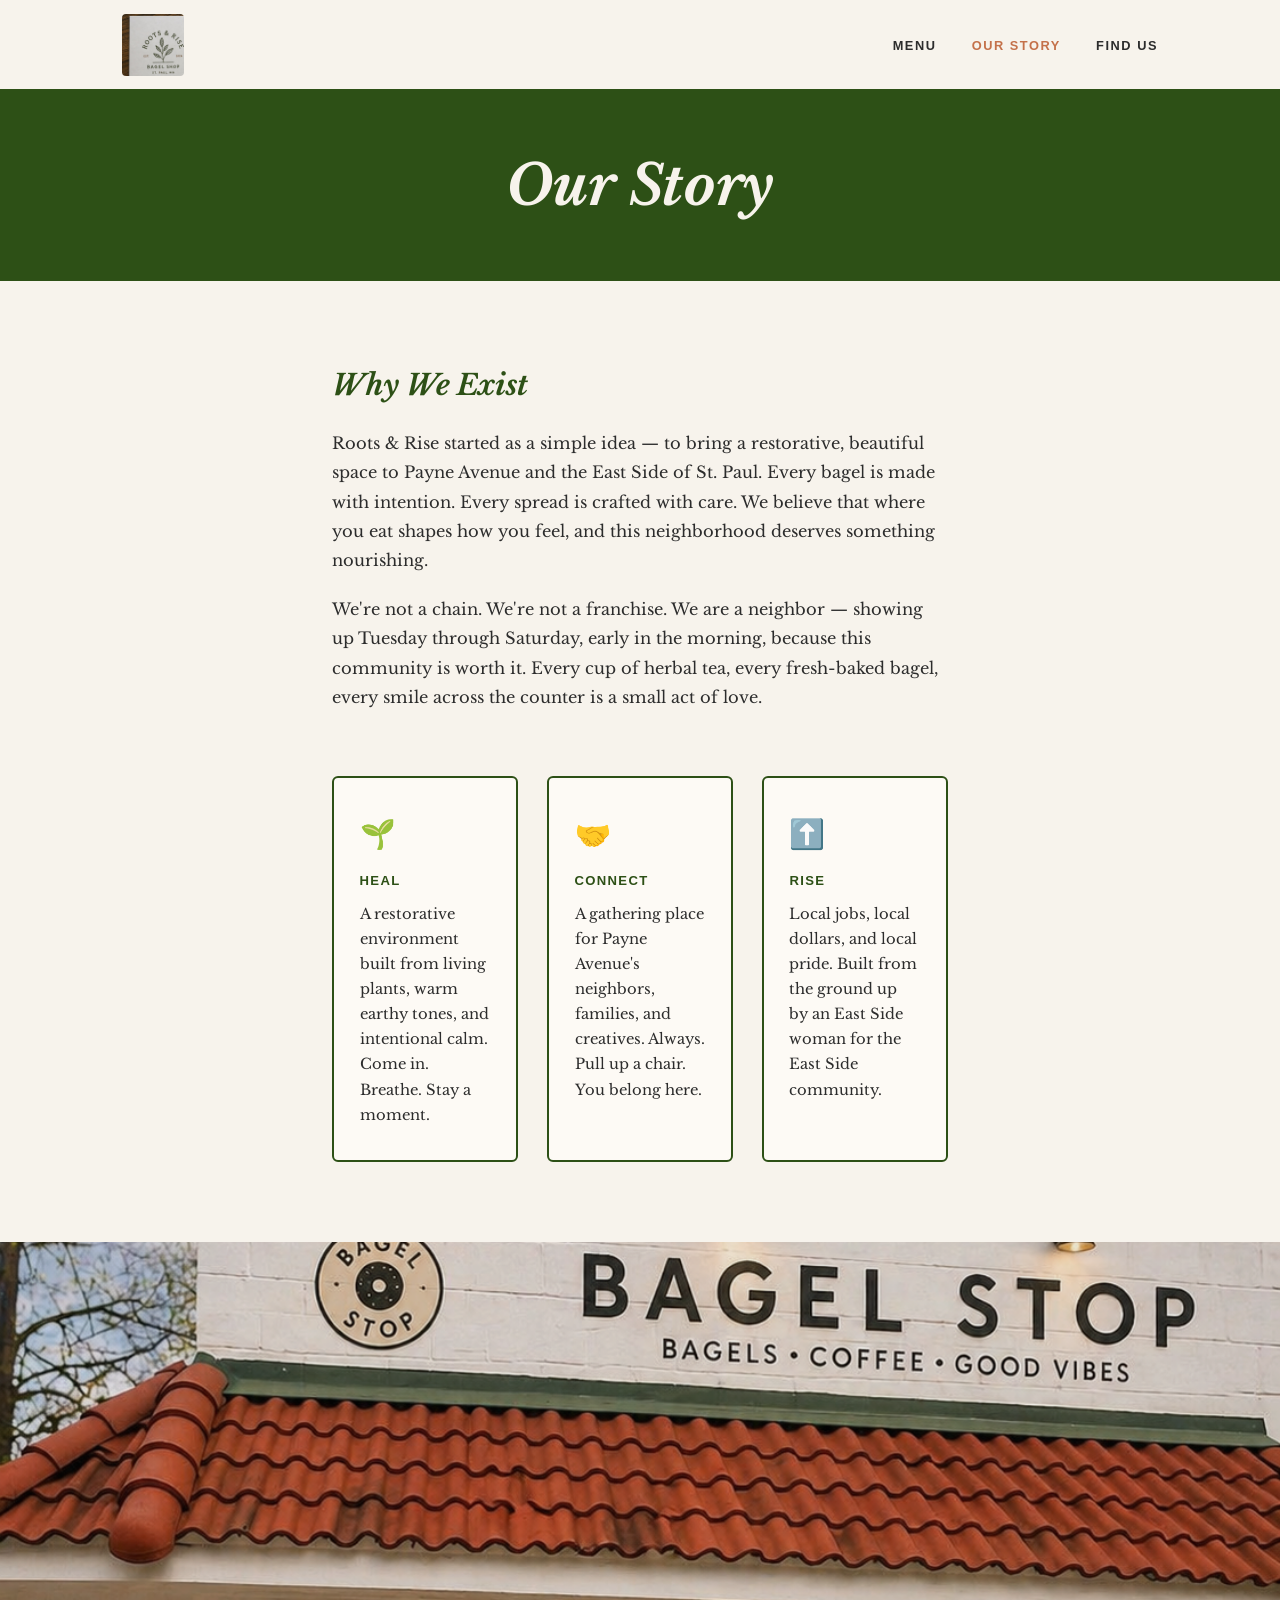
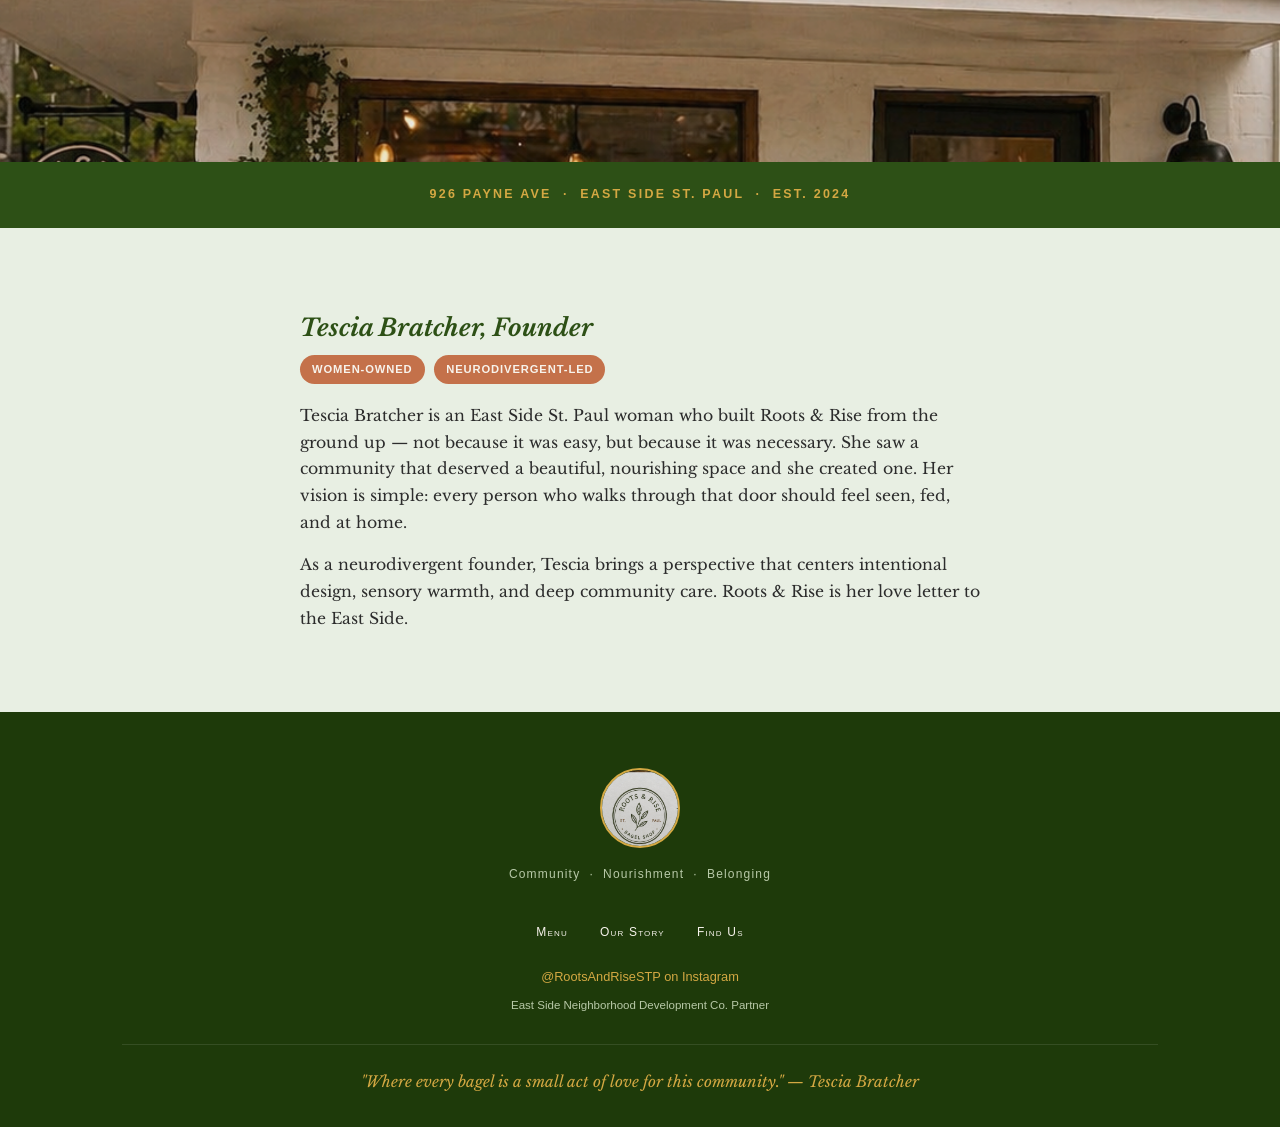
==== about.html @ d61907bb "initial" ====
<!DOCTYPE html>
<html lang="en">
<head>
  <meta charset="UTF-8" />
  <meta name="viewport" content="width=device-width, initial-scale=1.0" />
  <title>Our Story — Roots & Rise Bagel Shop</title>
  <meta name="description" content="Learn about Roots & Rise — a women-owned, neurodivergent-led bagel shop on Payne Avenue, East Side St. Paul, MN, founded by Tescia Bratcher." />
  <link rel="preconnect" href="https://fonts.googleapis.com" />
  <link rel="preconnect" href="https://fonts.gstatic.com" crossorigin />
  <link href="https://fonts.googleapis.com/css2?family=Libre+Baskerville:ital,wght@0,400;0,700;1,400&display=swap" rel="stylesheet" />
  <link rel="stylesheet" href="style.css" />
</head>
<body>

  <!-- ===== NAVBAR ===== -->
  <nav class="navbar" role="navigation" aria-label="Main navigation">
    <div class="navbar__inner">
      <a href="index.html" class="navbar__logo" aria-label="Roots & Rise Bagel Shop — Home">
        <img src="images/logo_0_0.jpeg" alt="Roots &amp; Rise Bagel Shop" class="navbar__logo-img" />
      </a>
      <ul class="navbar__links" role="list">
        <li><a href="menu.html">Menu</a></li>
        <li><a href="about.html" class="active">Our Story</a></li>
        <li><a href="contact.html">Find Us</a></li>
      </ul>
      <button class="navbar__hamburger" id="hamburger" aria-label="Toggle navigation" aria-expanded="false" aria-controls="navDrawer">
        <span></span>
        <span></span>
        <span></span>
      </button>
    </div>
    <div class="navbar__drawer" id="navDrawer" role="list">
      <a href="menu.html" role="listitem">Menu</a>
      <a href="about.html" role="listitem">Our Story</a>
      <a href="contact.html" role="listitem">Find Us</a>
    </div>
  </nav>

  <!-- ===== PAGE HERO ===== -->
  <section class="page-hero" aria-label="Our Story hero">
    <h1 class="page-hero__heading fade-up">Our Story</h1>
  </section>

  <!-- ===== STORY SECTION ===== -->
  <main>
    <section class="story-section" aria-labelledby="why-we-exist">
      <div class="container" style="max-width: 680px;">
        <h2 class="story-section__heading" id="why-we-exist">Why We Exist</h2>
        <p class="story-section__body">
          Roots &amp; Rise started as a simple idea — to bring a restorative, beautiful space to Payne Avenue and the East Side of St. Paul. Every bagel is made with intention. Every spread is crafted with care. We believe that where you eat shapes how you feel, and this neighborhood deserves something nourishing.
        </p>
        <p class="story-section__body" style="margin-top:1.2rem;">
          We're not a chain. We're not a franchise. We are a neighbor — showing up Tuesday through Saturday, early in the morning, because this community is worth it. Every cup of herbal tea, every fresh-baked bagel, every smile across the counter is a small act of love.
        </p>

        <!-- Pillar Cards -->
        <div class="pillar-cards">
          <div class="pillar-card">
            <div class="pillar-card__icon" aria-hidden="true">🌱</div>
            <p class="pillar-card__title">Heal</p>
            <p class="pillar-card__body">A restorative environment built from living plants, warm earthy tones, and intentional calm. Come in. Breathe. Stay a moment.</p>
          </div>
          <div class="pillar-card">
            <div class="pillar-card__icon" aria-hidden="true">🤝</div>
            <p class="pillar-card__title">Connect</p>
            <p class="pillar-card__body">A gathering place for Payne Avenue's neighbors, families, and creatives. Always. Pull up a chair. You belong here.</p>
          </div>
          <div class="pillar-card">
            <div class="pillar-card__icon" aria-hidden="true">⬆️</div>
            <p class="pillar-card__title">Rise</p>
            <p class="pillar-card__body">Local jobs, local dollars, and local pride. Built from the ground up by an East Side woman for the East Side community.</p>
          </div>
        </div>
      </div>
    </section>

    <!-- ===== BUILDING PHOTO ===== -->
    <section class="our-space" aria-label="Our shop">
      <img src="images/building.png" alt="Roots &amp; Rise Bagel Shop on Payne Avenue, East Side St. Paul" class="our-space__img" />
      <div class="our-space__caption">
        <p class="our-space__caption-text">926 Payne Ave &nbsp;·&nbsp; East Side St. Paul &nbsp;·&nbsp; Est. 2024</p>
      </div>
    </section>

    <!-- ===== FOUNDER SECTION ===== -->
    <section class="founder-section" aria-labelledby="founder-heading">
      <div class="founder-section__inner">
        <h2 class="founder-section__name" id="founder-heading">Tescia Bratcher, Founder</h2>
        <div class="founder-section__badges">
          <span class="badge">Women-Owned</span>
          <span class="badge">Neurodivergent-Led</span>
        </div>
        <p class="founder-section__bio">
          Tescia Bratcher is an East Side St. Paul woman who built Roots &amp; Rise from the ground up — not because it was easy, but because it was necessary. She saw a community that deserved a beautiful, nourishing space and she created one. Her vision is simple: every person who walks through that door should feel seen, fed, and at home.
        </p>
        <p class="founder-section__bio" style="margin-top:1rem;">
          As a neurodivergent founder, Tescia brings a perspective that centers intentional design, sensory warmth, and deep community care. Roots &amp; Rise is her love letter to the East Side.
        </p>
      </div>
    </section>
  </main>

  <!-- ===== FOOTER ===== -->
  <footer class="footer" role="contentinfo">
    <div class="container">
      <img src="images/logo_0_1.jpeg" alt="Roots &amp; Rise Bagel Shop" class="footer__logo-img" />
      <p class="footer__tagline">Community &nbsp;·&nbsp; Nourishment &nbsp;·&nbsp; Belonging</p>
      <nav aria-label="Footer navigation">
        <ul class="footer__nav">
          <li><a href="menu.html">Menu</a></li>
          <li><a href="about.html">Our Story</a></li>
          <li><a href="contact.html">Find Us</a></li>
        </ul>
      </nav>
      <p class="footer__instagram">@RootsAndRiseSTP on Instagram</p>
      <p class="footer__partner">East Side Neighborhood Development Co. Partner</p>
      <p class="footer__bottom-quote">"Where every bagel is a small act of love for this community." — Tescia Bratcher</p>
    </div>
  </footer>

  <script>
    const hamburger = document.getElementById('hamburger');
    const navDrawer = document.getElementById('navDrawer');
    hamburger.addEventListener('click', function () {
      const isOpen = navDrawer.classList.toggle('open');
      hamburger.setAttribute('aria-expanded', isOpen);
    });
  </script>

</body>
</html>
---- style.css ----
/* ============================================================
   Roots & Rise Bagel Shop — style.css
   ============================================================ */

/* ---------- CSS Reset ---------- */
*, *::before, *::after {
  box-sizing: border-box;
  margin: 0;
  padding: 0;
}

/* ---------- Design Tokens ---------- */
:root {
  --forest:       #2D5016;
  --dark-forest:  #1E3A0A;
  --sage:         #6B8F5E;
  --sage-ii:      #8FAD7F;
  --dusty-sage:   #B8C9A8;
  --mist:         #E8EFE3;
  --terracotta:   #C4714A;
  --gold:         #D4A843;
  --cream:        #F7F3EC;
  --warm-white:   #FDFAF5;
  --sand:         #DDD0B3;
  --clay:         #C4A882;
  --charcoal:     #2C2C2C;
}

/* ---------- Base ---------- */
html {
  scroll-behavior: smooth;
}

body {
  font-family: 'Libre Baskerville', Georgia, serif;
  font-size: 1rem;
  line-height: 1.7;
  color: var(--charcoal);
  background-color: var(--cream);
}

img {
  max-width: 100%;
  display: block;
}

a {
  color: inherit;
  text-decoration: none;
}

/* ---------- Layout Utilities ---------- */
.container {
  max-width: 1100px;
  margin: 0 auto;
  padding: 0 2rem;
}

.section-pad {
  padding: 5rem 0;
}

/* ---------- Typography Utilities ---------- */
.font-sans {
  font-family: 'Helvetica Neue', Helvetica, Arial, sans-serif;
}

.text-forest   { color: var(--forest); }
.text-cream    { color: var(--cream); }
.text-gold     { color: var(--gold); }
.text-terra    { color: var(--terracotta); }
.text-sage     { color: var(--sage); }
.text-dusty    { color: var(--dusty-sage); }
.text-mist     { color: var(--mist); }
.text-charcoal { color: var(--charcoal); }

.italic  { font-style: italic; }
.bold    { font-weight: 700; }

/* ---------- Buttons ---------- */
.btn-primary {
  font-family: 'Helvetica Neue', Helvetica, Arial, sans-serif;
  font-weight: 700;
  font-size: 0.9rem;
  letter-spacing: 0.05em;
  text-transform: uppercase;
  padding: 12px 28px;
  border-radius: 4px;
  border: 2px solid var(--terracotta);
  background-color: var(--terracotta);
  color: var(--cream);
  cursor: pointer;
  display: inline-block;
  transition: background-color 0.2s ease, border-color 0.2s ease;
}

.btn-primary:hover {
  background-color: var(--dark-forest);
  border-color: var(--dark-forest);
}

.btn-outline {
  font-family: 'Helvetica Neue', Helvetica, Arial, sans-serif;
  font-weight: 700;
  font-size: 0.9rem;
  letter-spacing: 0.05em;
  text-transform: uppercase;
  padding: 12px 28px;
  border-radius: 4px;
  border: 2px solid var(--cream);
  background-color: transparent;
  color: var(--cream);
  cursor: pointer;
  display: inline-block;
  transition: background-color 0.2s ease, color 0.2s ease;
}

.btn-outline:hover {
  background-color: var(--cream);
  color: var(--forest);
}

/* ---------- Badge ---------- */
.badge {
  font-family: 'Helvetica Neue', Helvetica, Arial, sans-serif;
  font-weight: 700;
  font-size: 0.7rem;
  letter-spacing: 0.08em;
  text-transform: uppercase;
  padding: 5px 12px;
  border-radius: 20px;
  background-color: var(--terracotta);
  color: var(--cream);
  display: inline-block;
}

/* ---------- Animations ---------- */
@keyframes fadeUp {
  from {
    opacity: 0;
    transform: translateY(24px);
  }
  to {
    opacity: 1;
    transform: translateY(0);
  }
}

.fade-up {
  animation: fadeUp 0.6s ease forwards;
}

.fade-up-delay-1 { animation: fadeUp 0.6s 0.15s ease both; }
.fade-up-delay-2 { animation: fadeUp 0.6s 0.30s ease both; }
.fade-up-delay-3 { animation: fadeUp 0.6s 0.45s ease both; }
.fade-up-delay-4 { animation: fadeUp 0.6s 0.60s ease both; }

/* ---------- Logo images ---------- */
.navbar__logo-img {
  height: 62px;
  width: auto;
  display: block;
  object-fit: contain;
  border-radius: 4px;
}

.footer__logo-img {
  height: 80px;
  width: 80px;
  object-fit: cover;
  object-position: center center;
  border-radius: 50%;
  margin: 0 auto 1rem;
  display: block;
  border: 2px solid var(--gold);
}

/* ---------- Our Space / Building photo section ---------- */
.our-space {
  background-color: var(--charcoal);
  overflow: hidden;
}

.our-space__img {
  width: 100%;
  max-height: 520px;
  object-fit: cover;
  object-position: center 30%;
  display: block;
  opacity: 0.92;
}

.our-space__caption {
  background-color: var(--forest);
  text-align: center;
  padding: 1.4rem 2rem;
}

.our-space__caption-text {
  font-family: 'Helvetica Neue', Helvetica, Arial, sans-serif;
  font-size: 0.78rem;
  font-weight: 700;
  letter-spacing: 0.18em;
  text-transform: uppercase;
  color: var(--gold);
}

/* ============================================================
   NAVBAR
   ============================================================ */
.navbar {
  position: sticky;
  top: 0;
  z-index: 1000;
  background-color: var(--cream);
  border-bottom: 2px solid var(--forest);
}

.navbar__inner {
  display: flex;
  align-items: center;
  justify-content: space-between;
  padding: 0.85rem 2rem;
  max-width: 1100px;
  margin: 0 auto;
}

.navbar__logo {
  display: flex;
  flex-direction: column;
  line-height: 1.1;
}

.navbar__logo-name {
  font-family: 'Libre Baskerville', serif;
  font-weight: 700;
  font-style: italic;
  font-size: 1.45rem;
  color: var(--forest);
}

.navbar__logo-sub {
  font-family: 'Helvetica Neue', Helvetica, Arial, sans-serif;
  font-weight: 700;
  font-size: 0.62rem;
  letter-spacing: 0.22em;
  text-transform: uppercase;
  color: var(--gold);
}

.navbar__links {
  list-style: none;
  display: flex;
  gap: 2.2rem;
  align-items: center;
}

.navbar__links a {
  font-family: 'Helvetica Neue', Helvetica, Arial, sans-serif;
  font-size: 0.8rem;
  font-weight: 600;
  letter-spacing: 0.12em;
  text-transform: uppercase;
  color: var(--charcoal);
  transition: color 0.2s ease;
}

.navbar__links a:hover,
.navbar__links a.active {
  color: var(--terracotta);
}

/* Hamburger */
.navbar__hamburger {
  display: none;
  flex-direction: column;
  gap: 5px;
  background: none;
  border: none;
  cursor: pointer;
  padding: 4px;
}

.navbar__hamburger span {
  display: block;
  width: 24px;
  height: 2px;
  background-color: var(--forest);
  border-radius: 2px;
  transition: transform 0.25s ease, opacity 0.25s ease;
}

/* Mobile drawer */
.navbar__drawer {
  display: none;
  flex-direction: column;
  background-color: var(--cream);
  border-top: 1px solid var(--dusty-sage);
  padding: 1.2rem 2rem;
  gap: 1rem;
}

.navbar__drawer a {
  font-family: 'Helvetica Neue', Helvetica, Arial, sans-serif;
  font-size: 0.9rem;
  font-weight: 600;
  letter-spacing: 0.1em;
  text-transform: uppercase;
  color: var(--charcoal);
  transition: color 0.2s ease;
}

.navbar__drawer a:hover { color: var(--terracotta); }

.navbar__drawer.open { display: flex; }

@media (max-width: 768px) {
  .navbar__links { display: none; }
  .navbar__hamburger { display: flex; }
}

/* ============================================================
   FOOTER
   ============================================================ */
.footer {
  background-color: var(--dark-forest);
  color: var(--cream);
  padding: 3.5rem 0 2rem;
  text-align: center;
}

.footer__logo-name {
  font-family: 'Libre Baskerville', serif;
  font-weight: 700;
  font-style: italic;
  font-size: 1.6rem;
  color: var(--cream);
}

.footer__logo-sub {
  font-family: 'Helvetica Neue', Helvetica, Arial, sans-serif;
  font-size: 0.62rem;
  font-weight: 700;
  letter-spacing: 0.22em;
  text-transform: uppercase;
  color: var(--gold);
  margin-bottom: 0.6rem;
}

.footer__tagline {
  font-family: 'Helvetica Neue', Helvetica, Arial, sans-serif;
  font-size: 0.75rem;
  letter-spacing: 0.1em;
  color: var(--dusty-sage);
  margin-bottom: 2rem;
}

.footer__nav {
  list-style: none;
  display: flex;
  justify-content: center;
  gap: 2rem;
  flex-wrap: wrap;
  margin-bottom: 1.4rem;
}

.footer__nav a {
  font-family: 'Helvetica Neue', Helvetica, Arial, sans-serif;
  font-size: 0.75rem;
  font-variant: small-caps;
  letter-spacing: 0.1em;
  color: var(--cream);
  transition: color 0.2s ease;
}

.footer__nav a:hover { color: var(--gold); }

.footer__instagram {
  font-family: 'Helvetica Neue', Helvetica, Arial, sans-serif;
  font-size: 0.8rem;
  color: var(--gold);
  margin-bottom: 0.5rem;
}

.footer__partner {
  font-family: 'Helvetica Neue', Helvetica, Arial, sans-serif;
  font-size: 0.72rem;
  color: var(--dusty-sage);
  margin-bottom: 1.8rem;
}

.footer__bottom-quote {
  font-family: 'Libre Baskerville', serif;
  font-style: italic;
  font-size: 0.95rem;
  color: var(--gold);
  border-top: 1px solid rgba(255,255,255,0.1);
  padding-top: 1.5rem;
  margin-top: 1rem;
}

/* ============================================================
   HERO (Homepage)
   ============================================================ */
.hero {
  min-height: 92vh;
  background-color: var(--forest);
  background-image: url('images/building.png');
  background-size: cover;
  background-position: center top;
  display: flex;
  flex-direction: column;
  align-items: center;
  justify-content: center;
  text-align: center;
  position: relative;
  overflow: hidden;
  padding: 4rem 2rem;
}

.hero::before {
  content: '';
  position: absolute;
  inset: 0;
  background: linear-gradient(
    to bottom,
    rgba(30, 58, 10, 0.78) 0%,
    rgba(30, 58, 10, 0.65) 60%,
    rgba(30, 58, 10, 0.82) 100%
  );
  pointer-events: none;
}

.hero__content {
  position: relative;
  z-index: 1;
  max-width: 780px;
}

.hero__brand {
  font-family: 'Libre Baskerville', serif;
  font-weight: 700;
  font-style: italic;
  font-size: clamp(3.5rem, 10vw, 6.5rem);
  color: var(--cream);
  line-height: 1.05;
  margin-bottom: 0.3rem;
}

.hero__sub {
  font-family: 'Helvetica Neue', Helvetica, Arial, sans-serif;
  font-weight: 700;
  font-size: clamp(0.75rem, 2vw, 1rem);
  letter-spacing: 0.45em;
  text-transform: uppercase;
  color: var(--gold);
  margin-bottom: 1.4rem;
}

.hero__tagline {
  font-family: 'Libre Baskerville', serif;
  font-style: italic;
  font-size: clamp(1rem, 2.5vw, 1.35rem);
  color: var(--dusty-sage);
  margin-bottom: 2.4rem;
}

.hero__ctas {
  display: flex;
  gap: 1rem;
  justify-content: center;
  flex-wrap: wrap;
  margin-bottom: 3rem;
}

.hero__footnote {
  position: absolute;
  bottom: 2rem;
  left: 50%;
  transform: translateX(-50%);
  font-family: 'Helvetica Neue', Helvetica, Arial, sans-serif;
  font-size: 0.78rem;
  letter-spacing: 0.08em;
  color: var(--mist);
  white-space: nowrap;
}

@media (max-width: 600px) {
  .hero__footnote { white-space: normal; text-align: center; width: 90%; }
}

/* ============================================================
   PILLARS STRIP
   ============================================================ */
.pillars {
  background-color: var(--cream);
  padding: 4rem 0;
}

.pillars__grid {
  display: grid;
  grid-template-columns: repeat(3, 1fr);
  gap: 2rem;
  text-align: center;
}

.pillar {
  padding: 2rem 1.5rem;
}

.pillar__icon {
  margin-bottom: 1rem;
  display: flex;
  justify-content: center;
}

.pillar__icon-img {
  width: 96px;
  height: 96px;
  object-fit: cover;
  object-position: center center;
  border-radius: 50%;
  border: 2px solid var(--dusty-sage);
  box-shadow: 0 2px 10px rgba(45, 80, 22, 0.12);
}

.pillar__label {
  font-family: 'Helvetica Neue', Helvetica, Arial, sans-serif;
  font-weight: 700;
  font-size: 0.9rem;
  letter-spacing: 0.06em;
  text-transform: uppercase;
  color: var(--forest);
  margin-bottom: 0.5rem;
}

.pillar__body {
  font-family: 'Libre Baskerville', serif;
  font-size: 0.92rem;
  color: var(--charcoal);
}

@media (max-width: 640px) {
  .pillars__grid { grid-template-columns: 1fr; }
}

/* ============================================================
   MENU PREVIEW
   ============================================================ */
.menu-preview {
  background-color: var(--forest);
  padding: 5rem 0;
}

.menu-preview__heading {
  font-family: 'Libre Baskerville', serif;
  font-weight: 700;
  font-style: italic;
  font-size: 2.5rem;
  color: var(--gold);
  text-align: center;
  margin-bottom: 0.5rem;
}

.menu-preview__sub {
  font-family: 'Helvetica Neue', Helvetica, Arial, sans-serif;
  font-size: 0.85rem;
  letter-spacing: 0.06em;
  color: var(--dusty-sage);
  text-align: center;
  margin-bottom: 3rem;
}

.menu-preview__grid {
  display: grid;
  grid-template-columns: repeat(3, 1fr);
  gap: 2.5rem;
}

.menu-col__title {
  font-family: 'Helvetica Neue', Helvetica, Arial, sans-serif;
  font-weight: 700;
  font-size: 0.75rem;
  letter-spacing: 0.18em;
  text-transform: uppercase;
  color: var(--gold);
  border-bottom: 1px solid var(--sage);
  padding-bottom: 0.5rem;
  margin-bottom: 1rem;
}

.menu-col__items {
  list-style: none;
}

.menu-col__items li {
  font-family: 'Libre Baskerville', serif;
  font-size: 0.95rem;
  color: var(--cream);
  padding: 0.3rem 0;
  border-bottom: 1px dotted rgba(184,201,168,0.25);
}

.menu-preview__cta {
  display: block;
  text-align: center;
  margin-top: 3rem;
  font-family: 'Helvetica Neue', Helvetica, Arial, sans-serif;
  font-weight: 700;
  font-size: 0.9rem;
  letter-spacing: 0.06em;
  color: var(--terracotta);
  transition: color 0.2s ease;
}

.menu-preview__cta:hover { color: var(--gold); }

@media (max-width: 700px) {
  .menu-preview__grid { grid-template-columns: 1fr; }
}

/* ============================================================
   PULL QUOTE
   ============================================================ */
.pull-quote {
  background-color: var(--cream);
  padding: 5.5rem 2rem;
  text-align: center;
}

.pull-quote__text {
  font-family: 'Libre Baskerville', serif;
  font-style: italic;
  font-size: clamp(1.3rem, 3vw, 2rem);
  color: var(--forest);
  max-width: 720px;
  margin: 0 auto 1.2rem;
  line-height: 1.55;
}

.pull-quote__attribution {
  font-family: 'Helvetica Neue', Helvetica, Arial, sans-serif;
  font-size: 0.78rem;
  font-variant: small-caps;
  letter-spacing: 0.1em;
  color: var(--sage);
}

.pull-quote__link {
  display: inline-block;
  margin-top: 1.5rem;
  font-family: 'Helvetica Neue', Helvetica, Arial, sans-serif;
  font-weight: 700;
  font-size: 0.88rem;
  letter-spacing: 0.05em;
  color: var(--terracotta);
  transition: color 0.2s ease;
}

.pull-quote__link:hover { color: var(--dark-forest); }

/* ============================================================
   HOURS & LOCATION
   ============================================================ */
.location {
  padding: 5rem 0;
  background-color: var(--mist);
}

.location__grid {
  display: grid;
  grid-template-columns: 1fr 1fr;
  gap: 0;
  border-radius: 6px;
  overflow: hidden;
  box-shadow: 0 4px 24px rgba(45,80,22,0.12);
}

.location__card {
  background-color: var(--forest);
  color: var(--cream);
  padding: 3rem 2.5rem;
  display: flex;
  flex-direction: column;
  gap: 1.2rem;
}

.location__label {
  font-family: 'Helvetica Neue', Helvetica, Arial, sans-serif;
  font-weight: 700;
  font-size: 0.7rem;
  letter-spacing: 0.2em;
  text-transform: uppercase;
  color: var(--gold);
}

.location__hours {
  font-family: 'Helvetica Neue', Helvetica, Arial, sans-serif;
  font-size: 1.1rem;
  font-weight: 400;
  color: var(--cream);
}

.location__note {
  font-family: 'Libre Baskerville', serif;
  font-style: italic;
  font-size: 0.85rem;
  color: var(--dusty-sage);
}

.location__address {
  font-family: 'Helvetica Neue', Helvetica, Arial, sans-serif;
  font-size: 0.9rem;
  color: var(--cream);
  line-height: 1.6;
}

.location__map iframe {
  width: 100%;
  height: 100%;
  min-height: 340px;
  border: none;
  display: block;
}

@media (max-width: 768px) {
  .location__grid { grid-template-columns: 1fr; }
  .location__map iframe { min-height: 260px; }
}

/* ============================================================
   MENU PAGE
   ============================================================ */
.page-hero {
  background-color: var(--forest);
  padding: 4rem 2rem;
  text-align: center;
}

.page-hero__heading {
  font-family: 'Libre Baskerville', serif;
  font-weight: 700;
  font-style: italic;
  font-size: clamp(2rem, 6vw, 3.5rem);
  color: var(--cream);
  line-height: 1.1;
}

.page-hero__sub {
  font-family: 'Helvetica Neue', Helvetica, Arial, sans-serif;
  font-size: 0.85rem;
  letter-spacing: 0.1em;
  color: var(--gold);
  margin-top: 0.6rem;
}

.menu-page {
  background-color: var(--cream);
  padding: 5rem 0;
}

.menu-section {
  margin-bottom: 4rem;
}

.menu-section + .menu-section {
  padding-top: 3.5rem;
  border-top: 2px solid var(--mist);
}

.menu-section__heading {
  font-family: 'Libre Baskerville', serif;
  font-weight: 700;
  font-style: italic;
  font-size: 1.8rem;
  color: var(--forest);
  margin-bottom: 1.5rem;
}

.menu-item {
  display: flex;
  align-items: flex-end;
  gap: 0.5rem;
  padding: 0.55rem 0;
}

.menu-item__name {
  font-family: 'Libre Baskerville', serif;
  font-size: 1rem;
  color: var(--charcoal);
  white-space: nowrap;
}

.menu-item__leader {
  flex: 1;
  border-bottom: 2px dotted var(--sand);
  margin-bottom: 4px;
}

.menu-item__price {
  font-family: 'Helvetica Neue', Helvetica, Arial, sans-serif;
  font-weight: 700;
  font-size: 0.95rem;
  color: var(--terracotta);
  white-space: nowrap;
}

.menu-page__note {
  font-family: 'Helvetica Neue', Helvetica, Arial, sans-serif;
  font-style: italic;
  font-size: 0.88rem;
  color: var(--sage);
  margin-top: 2rem;
  text-align: center;
}

/* ============================================================
   ABOUT PAGE
   ============================================================ */
.story-section {
  background-color: var(--cream);
  padding: 5rem 0;
}

.story-section__heading {
  font-family: 'Libre Baskerville', serif;
  font-weight: 700;
  font-style: italic;
  font-size: 1.8rem;
  color: var(--forest);
  margin-bottom: 1.2rem;
}

.story-section__body {
  font-family: 'Libre Baskerville', serif;
  font-size: 1.02rem;
  color: var(--charcoal);
  max-width: 680px;
  line-height: 1.8;
}

.pillar-cards {
  display: grid;
  grid-template-columns: repeat(3, 1fr);
  gap: 1.8rem;
  margin-top: 4rem;
}

.pillar-card {
  border: 2px solid var(--forest);
  background-color: var(--warm-white);
  border-radius: 6px;
  padding: 2rem 1.6rem;
}

.pillar-card__icon {
  font-size: 1.8rem;
  margin-bottom: 0.7rem;
}

.pillar-card__title {
  font-family: 'Helvetica Neue', Helvetica, Arial, sans-serif;
  font-weight: 700;
  font-size: 0.82rem;
  letter-spacing: 0.1em;
  text-transform: uppercase;
  color: var(--forest);
  margin-bottom: 0.6rem;
}

.pillar-card__body {
  font-family: 'Libre Baskerville', serif;
  font-size: 0.92rem;
  color: var(--charcoal);
}

.founder-section {
  background-color: var(--mist);
  padding: 5rem 0;
}

.founder-section__inner {
  max-width: 680px;
  margin: 0 auto;
}

.founder-section__name {
  font-family: 'Libre Baskerville', serif;
  font-weight: 700;
  font-style: italic;
  font-size: 1.5rem;
  color: var(--forest);
  margin-bottom: 0.4rem;
}

.founder-section__badges {
  display: flex;
  gap: 0.6rem;
  flex-wrap: wrap;
  margin-bottom: 1.2rem;
}

.founder-section__bio {
  font-family: 'Libre Baskerville', serif;
  font-size: 0.98rem;
  color: var(--charcoal);
}

@media (max-width: 700px) {
  .pillar-cards { grid-template-columns: 1fr; }
}

/* ============================================================
   CONTACT PAGE
   ============================================================ */
.contact-page {
  background-color: var(--cream);
  padding: 5rem 0;
}

.contact-page__heading {
  font-family: 'Libre Baskerville', serif;
  font-weight: 700;
  font-style: italic;
  font-size: clamp(2rem, 5vw, 3rem);
  color: var(--forest);
  margin-bottom: 3rem;
}

.contact-info-grid {
  display: grid;
  grid-template-columns: 1fr 1fr;
  gap: 0;
  border-radius: 6px;
  overflow: hidden;
  box-shadow: 0 4px 24px rgba(45,80,22,0.1);
  margin-bottom: 5rem;
}

.contact-info {
  background-color: var(--warm-white);
  padding: 3rem 2.5rem;
  border-right: 1px solid var(--mist);
}

.contact-info__label {
  font-family: 'Helvetica Neue', Helvetica, Arial, sans-serif;
  font-weight: 700;
  font-size: 0.7rem;
  letter-spacing: 0.18em;
  text-transform: uppercase;
  color: var(--forest);
  margin-bottom: 0.3rem;
  margin-top: 1.5rem;
}

.contact-info__label:first-child { margin-top: 0; }

.contact-info__value {
  font-family: 'Helvetica Neue', Helvetica, Arial, sans-serif;
  font-size: 0.95rem;
  color: var(--charcoal);
}

.contact-info__instagram {
  font-family: 'Helvetica Neue', Helvetica, Arial, sans-serif;
  font-size: 0.95rem;
  color: var(--terracotta);
  font-weight: 700;
}

.contact-map iframe {
  width: 100%;
  height: 100%;
  min-height: 340px;
  border: none;
  display: block;
}

/* Contact form */
.contact-form-section {
  background-color: var(--warm-white);
  border: 1px solid var(--dusty-sage);
  border-radius: 6px;
  padding: 3rem;
  margin-bottom: 4rem;
}

.contact-form-section__heading {
  font-family: 'Libre Baskerville', serif;
  font-weight: 700;
  font-style: italic;
  font-size: 1.5rem;
  color: var(--forest);
  margin-bottom: 2rem;
}

.form-field {
  margin-bottom: 1.5rem;
}

.form-field label {
  display: block;
  font-family: 'Helvetica Neue', Helvetica, Arial, sans-serif;
  font-weight: 700;
  font-size: 0.78rem;
  letter-spacing: 0.1em;
  text-transform: uppercase;
  color: var(--forest);
  margin-bottom: 0.4rem;
}

.form-field input,
.form-field textarea {
  width: 100%;
  padding: 0.7rem 1rem;
  border: 1.5px solid var(--sage);
  border-radius: 4px;
  background-color: var(--cream);
  font-family: 'Libre Baskerville', serif;
  font-size: 0.95rem;
  color: var(--charcoal);
  transition: border-color 0.2s ease;
  outline: none;
}

.form-field input:focus,
.form-field textarea:focus {
  border-color: var(--forest);
}

.form-field textarea {
  min-height: 140px;
  resize: vertical;
}

/* Instagram CTA card */
.instagram-cta {
  background-color: var(--forest);
  border-radius: 6px;
  padding: 3.5rem 2rem;
  text-align: center;
}

.instagram-cta__handle {
  font-family: 'Libre Baskerville', serif;
  font-style: italic;
  font-size: clamp(1.8rem, 5vw, 2.8rem);
  color: var(--gold);
  margin-bottom: 0.6rem;
}

.instagram-cta__caption {
  font-family: 'Helvetica Neue', Helvetica, Arial, sans-serif;
  font-size: 0.95rem;
  color: var(--cream);
}

@media (max-width: 768px) {
  .contact-info-grid { grid-template-columns: 1fr; }
  .contact-map iframe { min-height: 260px; }
  .contact-form-section { padding: 2rem 1.5rem; }
}
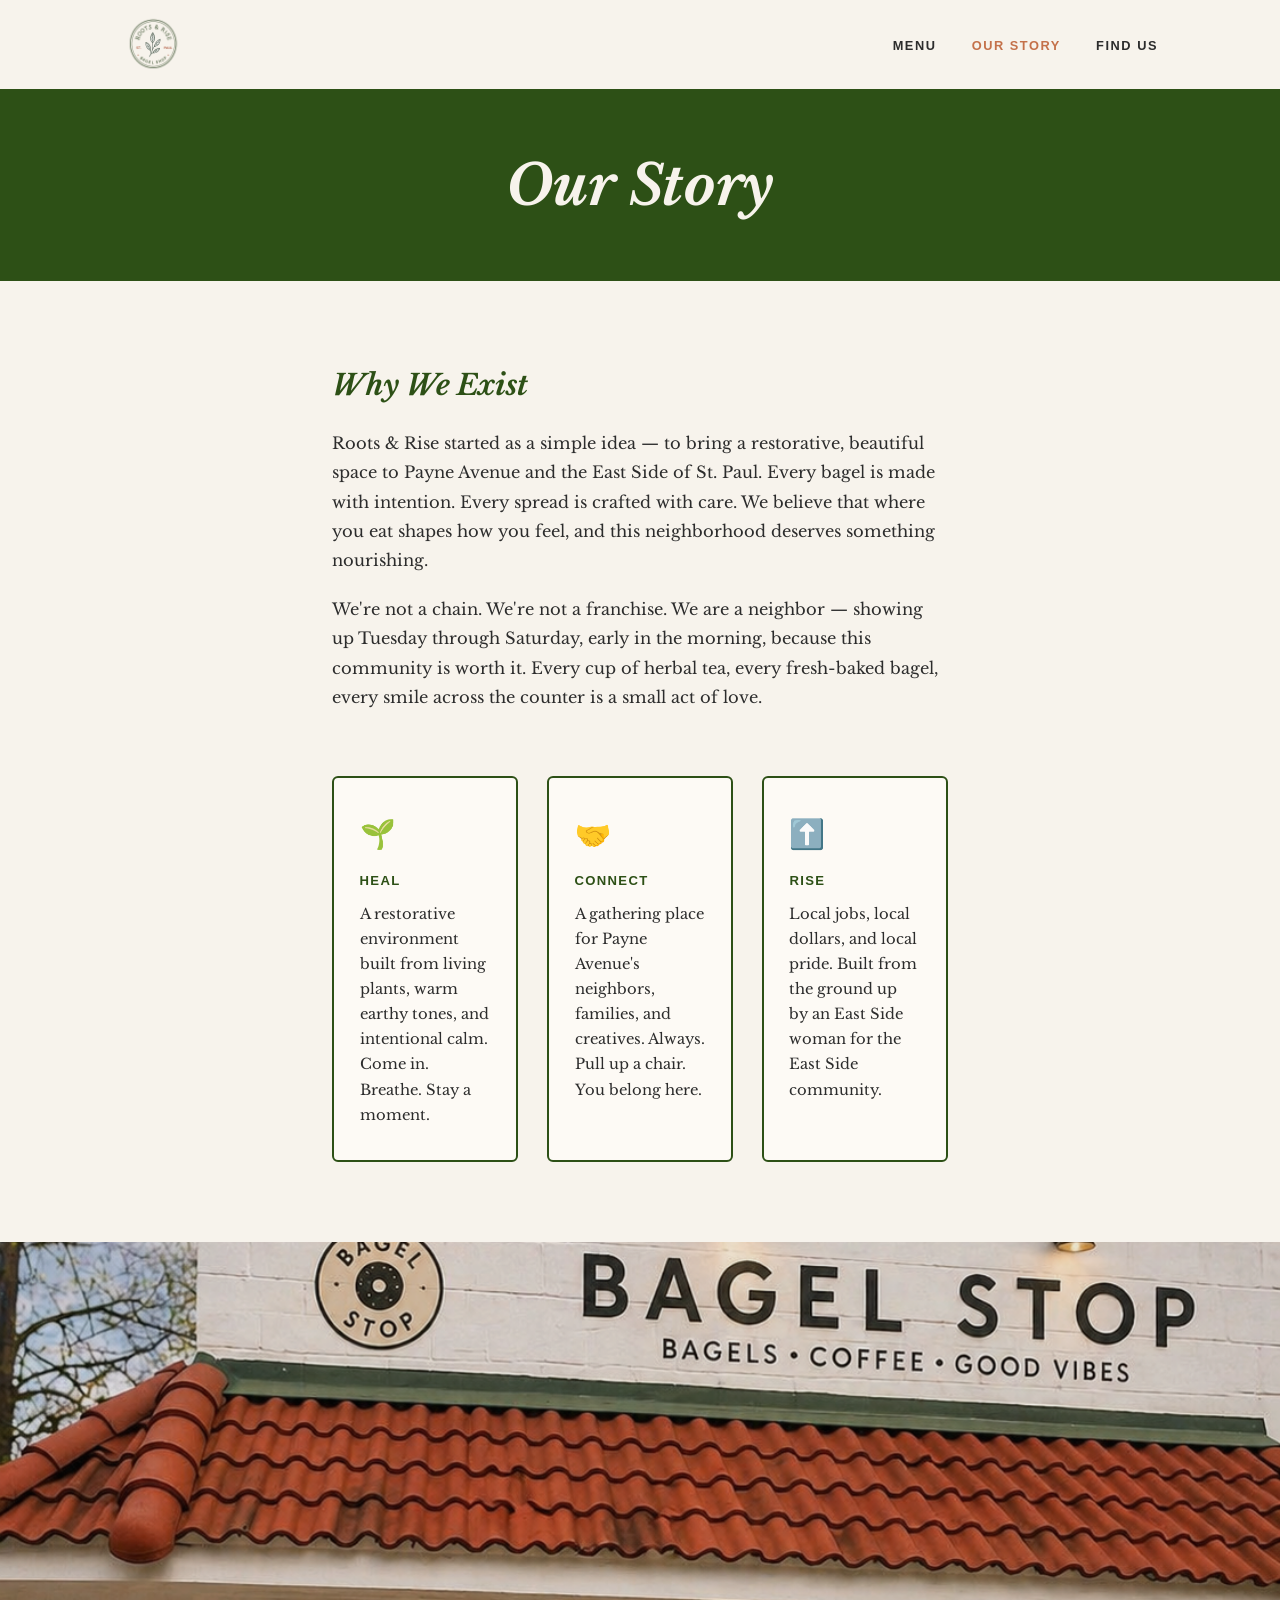
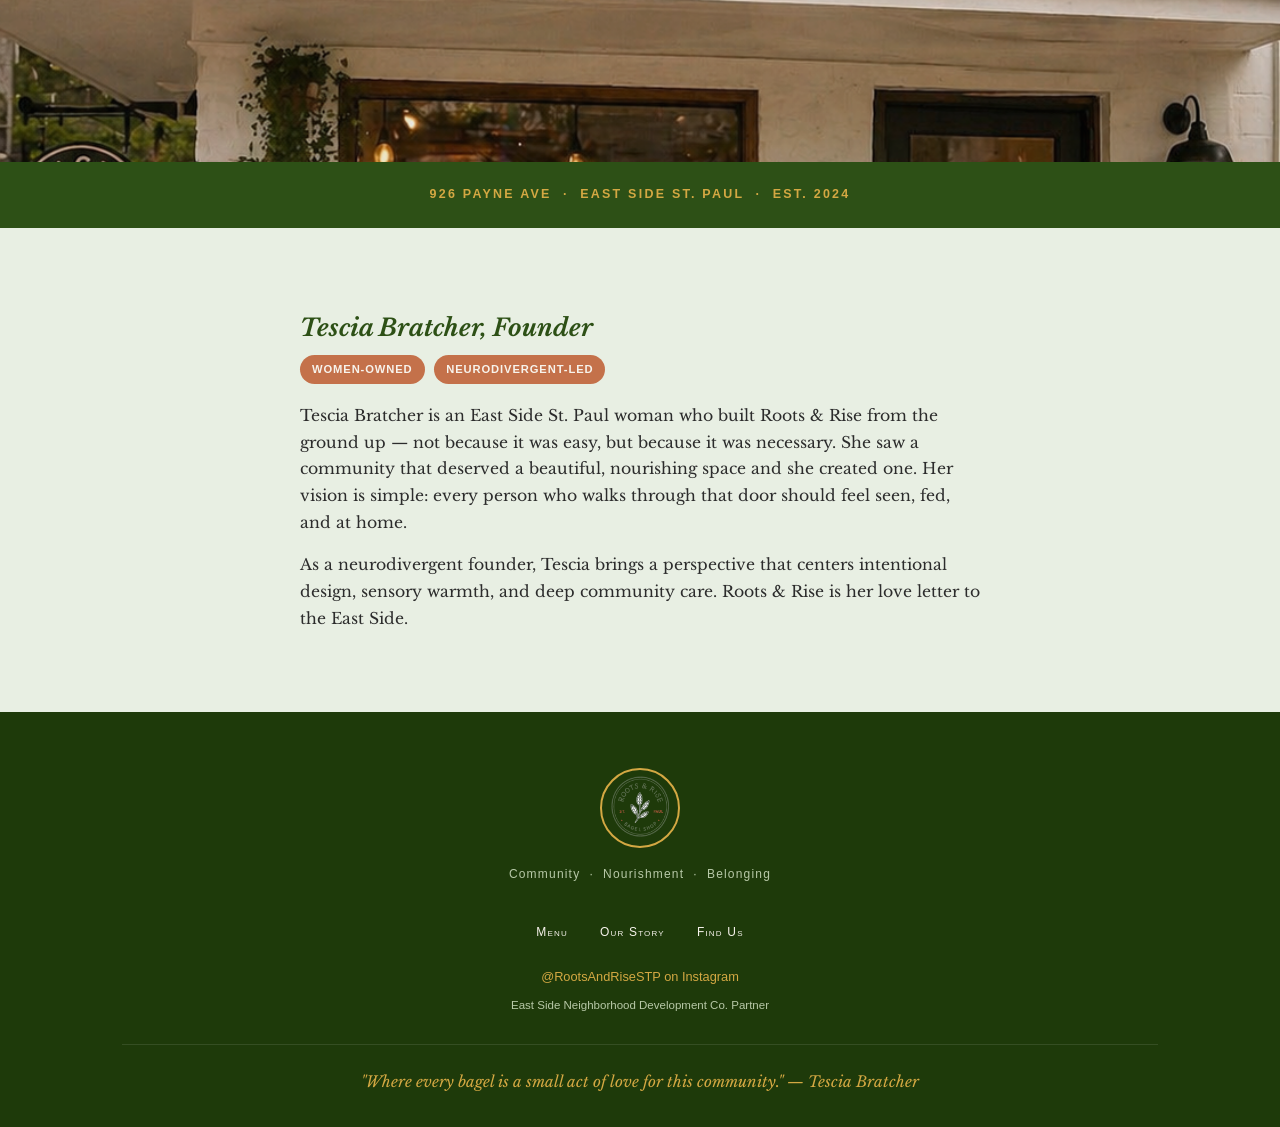
==== commit 0e2d0f60: "for tescia to present" ====
--- a/about.html
+++ b/about.html
@@ -16,7 +16,7 @@
   <nav class="navbar" role="navigation" aria-label="Main navigation">
     <div class="navbar__inner">
       <a href="index.html" class="navbar__logo" aria-label="Roots & Rise Bagel Shop — Home">
-        <img src="images/logo_0_0.jpeg" alt="Roots &amp; Rise Bagel Shop" class="navbar__logo-img" />
+        <img src="images/logo.png" alt="Roots &amp; Rise Bagel Shop" class="navbar__logo-img" />
       </a>
       <ul class="navbar__links" role="list">
         <li><a href="menu.html">Menu</a></li>
@@ -103,7 +103,7 @@
   <!-- ===== FOOTER ===== -->
   <footer class="footer" role="contentinfo">
     <div class="container">
-      <img src="images/logo_0_1.jpeg" alt="Roots &amp; Rise Bagel Shop" class="footer__logo-img" />
+      <img src="images/logo.png" alt="Roots &amp; Rise Bagel Shop" class="footer__logo-img" />
       <p class="footer__tagline">Community &nbsp;·&nbsp; Nourishment &nbsp;·&nbsp; Belonging</p>
       <nav aria-label="Footer navigation">
         <ul class="footer__nav">
--- a/style.css
+++ b/style.css
@@ -514,14 +514,16 @@
   justify-content: center;
 }
 
-.pillar__icon-img {
+.pillar__icon-svg {
   width: 96px;
   height: 96px;
-  object-fit: cover;
-  object-position: center center;
+  padding: 1.1rem;
+  box-sizing: border-box;
   border-radius: 50%;
   border: 2px solid var(--dusty-sage);
   box-shadow: 0 2px 10px rgba(45, 80, 22, 0.12);
+  background-color: var(--warm-white);
+  color: var(--forest);
 }
 
 .pillar__label {
